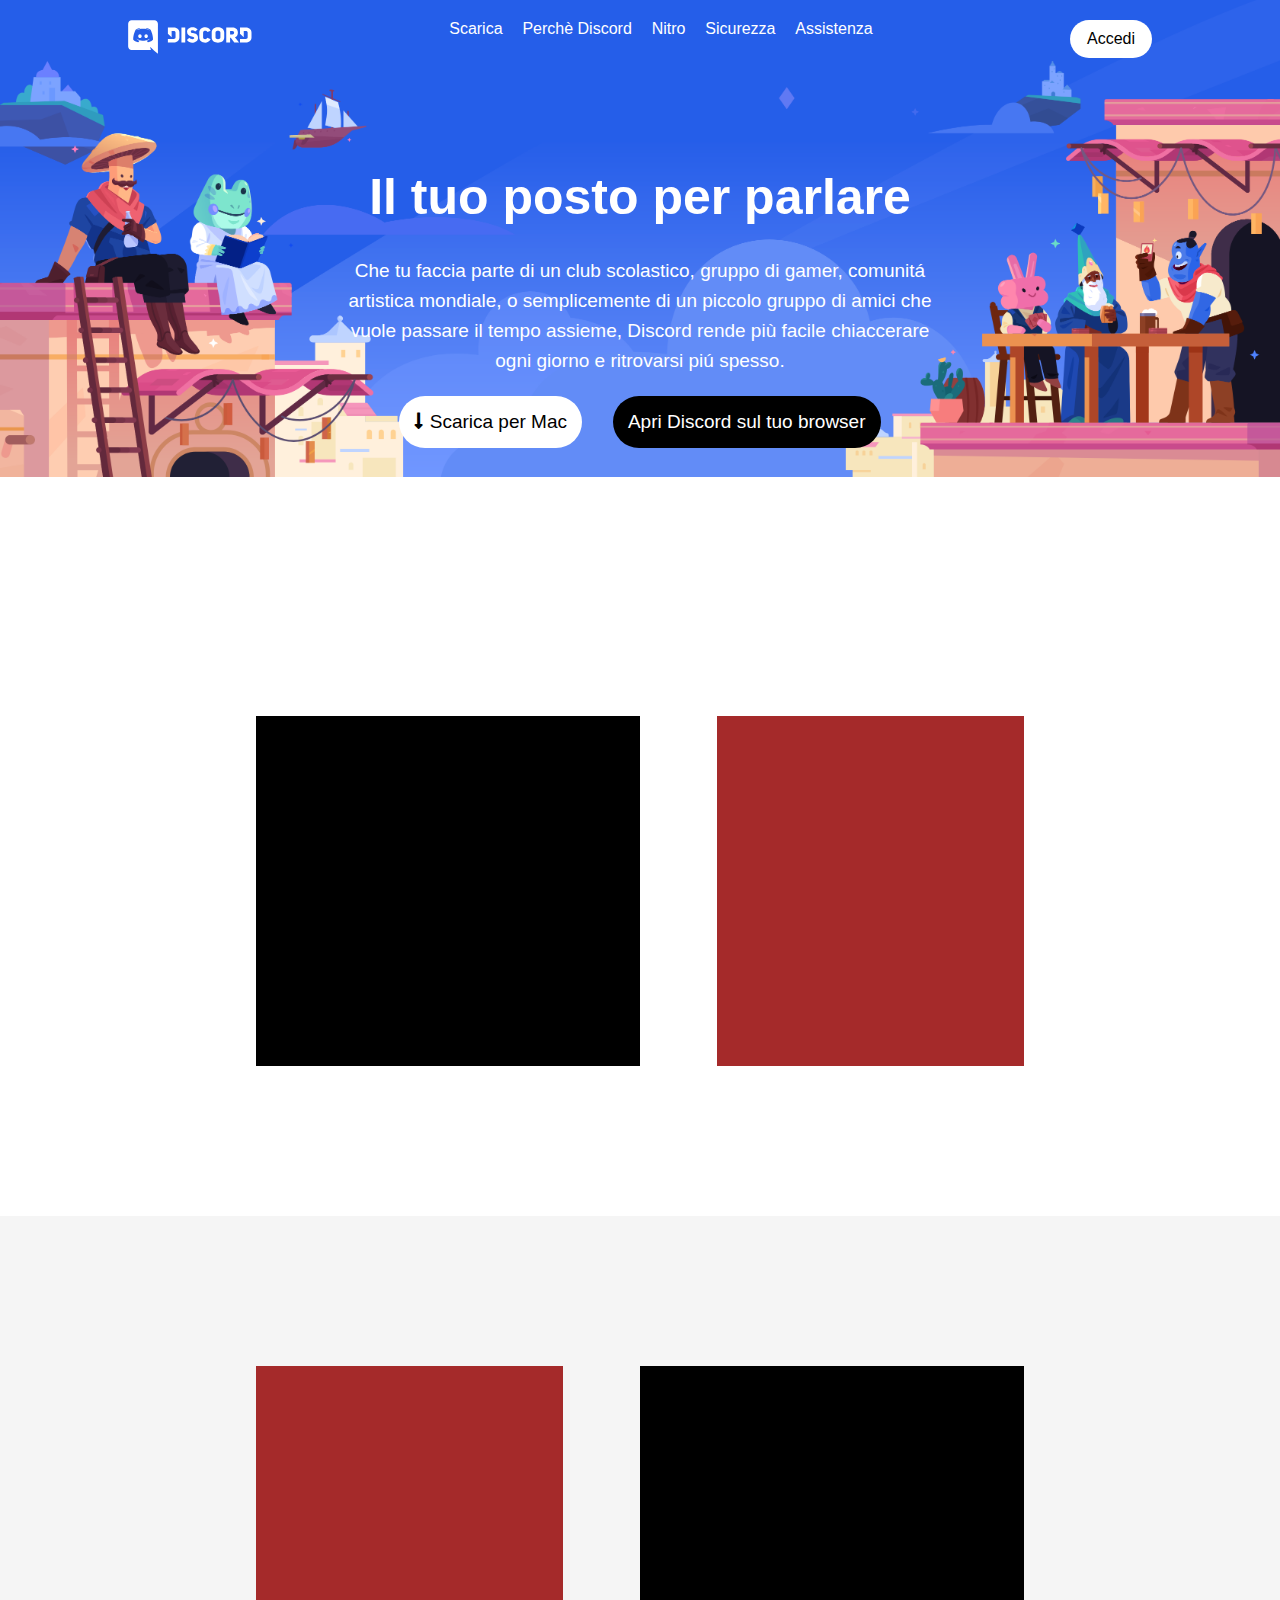
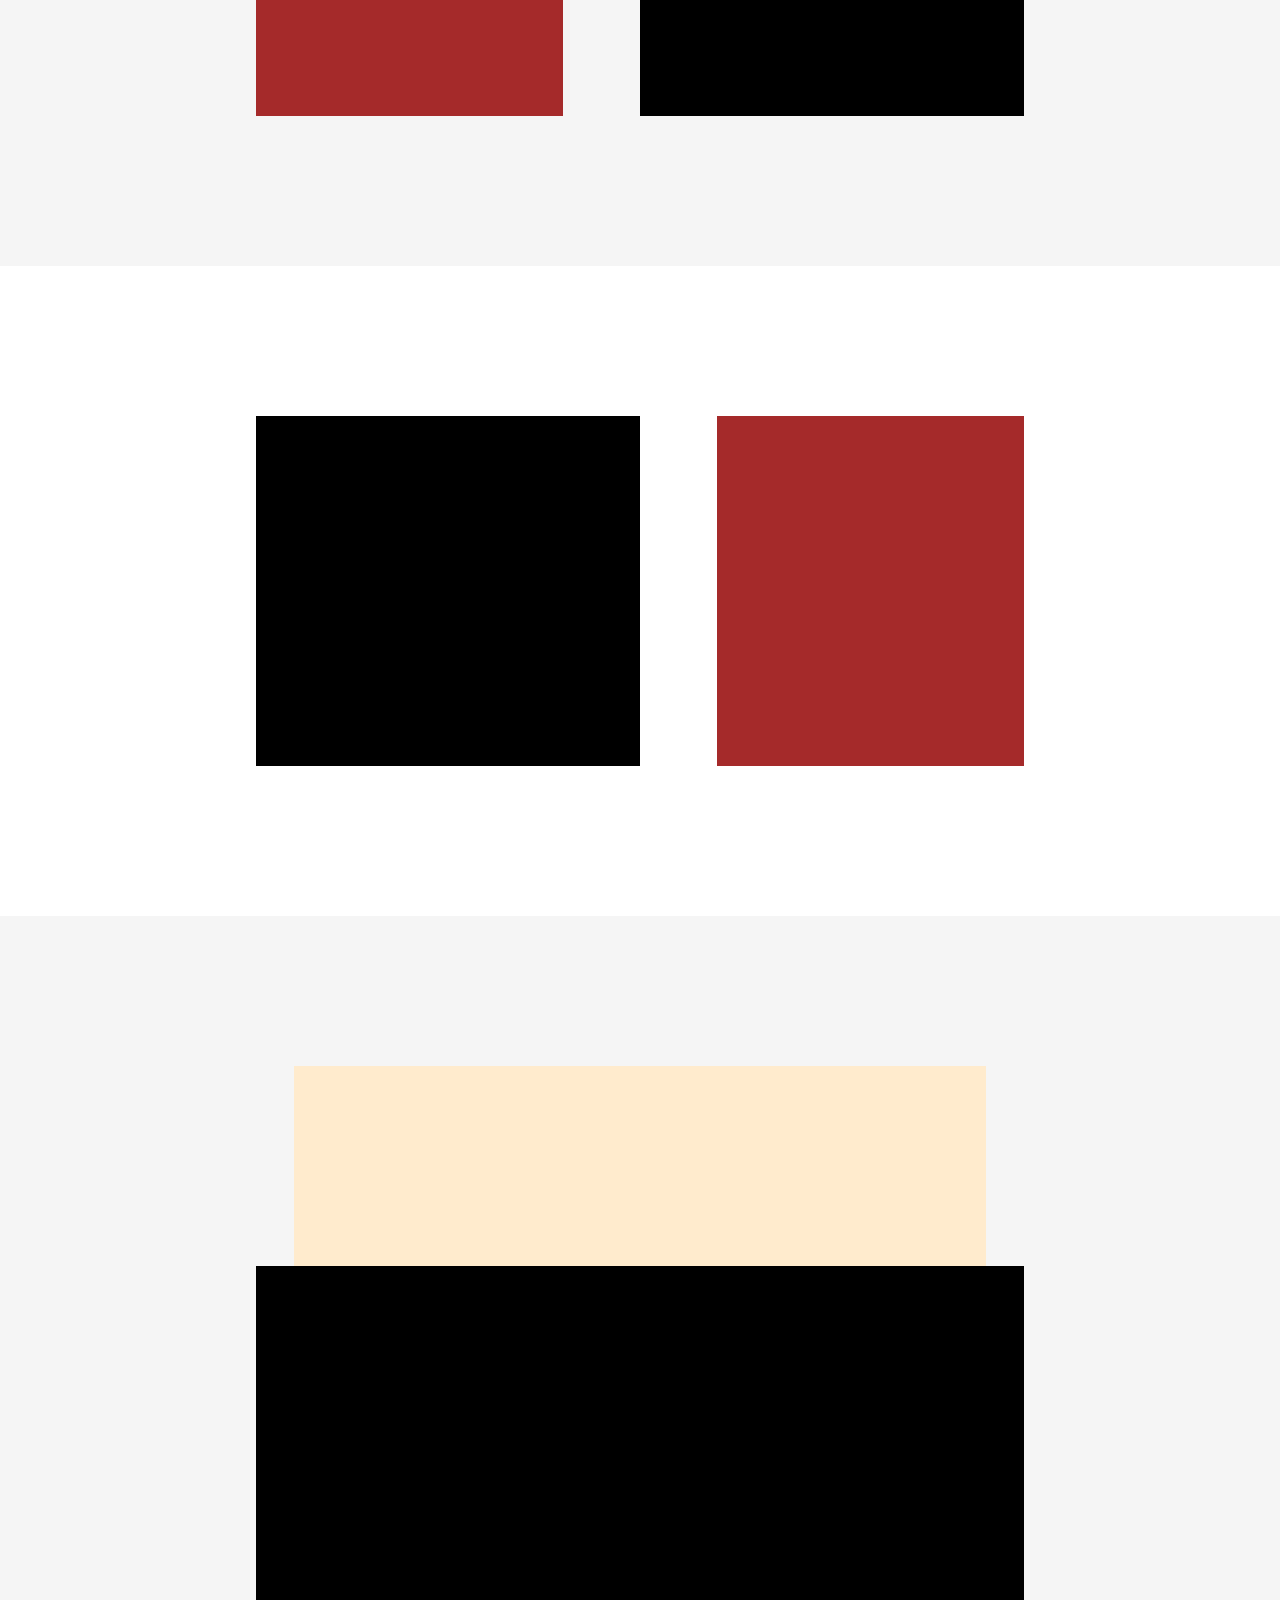
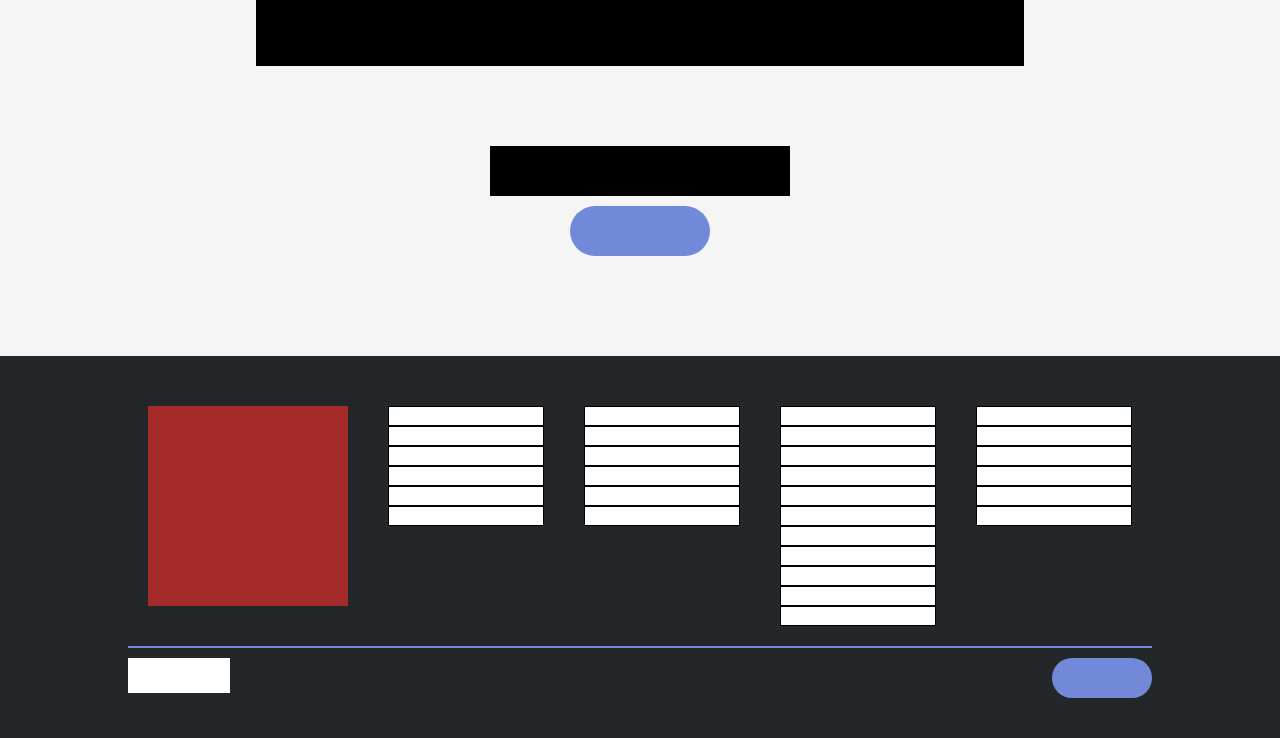
==== index.html @ 9d9f971e "Header completato" ====
<!DOCTYPE html>
<html lang="en">
<head>
    <meta charset="UTF-8">
    <meta http-equiv="X-UA-Compatible" content="IE=edge">
    <meta name="viewport" content="width=device-width, initial-scale=1.0">
    <link rel="stylesheet" href=https://cdnjs.cloudflare.com/ajax/libs/font-awesome/5.15.4/css/all.min.css>
    <link rel="stylesheet" href="css/style.css">
    <title>Discord</title>
</head>
<body>
    <!-- first impression -->
    <header>

        <!-- action bar -->
        <nav>
            <!-- logo -->
            <div>
                <a href="">
                    <img src="img/logo.svg" alt="Logo Discord">
                </a>
            </div>

            <ul class="option_list">
                <li>
                    <a href="#">Scarica</a>
                </li>
                <li>
                    <a href="#">Perch&egrave; Discord</a>
                </li>
                <li>
                    <a href="#">Nitro</a>
                </li>
                <li>
                    <a href="#">Sicurezza</a>
                </li>
                <li>
                    <a href="#">Assistenza</a>
                </li>
            </ul>

            <a href="#" class="login">
                Accedi
            </a>
            
        </nav>
        
        <!-- presentazione -->
        <h1>
            Il tuo posto per parlare
        </h1>

        <p>
            Che tu faccia parte di un club scolastico, gruppo di gamer, comunit&aacute; artistica mondiale, o semplicemente di un piccolo gruppo di amici che vuole passare il tempo assieme, Discord rende più facile chiaccerare ogni giorno e ritrovarsi pi&uacute; spesso.
        </p>

        <!-- main actions -->
        <div class="main_actions">
            <a href="#" class="download button">
                <i class="fas fa-long-arrow-alt-down"></i> Scarica per Mac
            </a>
            <a href="#" class="open button">
                Apri Discord sul tuo browser
            </a>
        </div>

    </header>

    <!-- features -->
    <main>
        
        <!-- place to talk -->
        <section>

            <div class="img">
                <!-- inserire immagine -->
            </div>

            <div class="text">
                <h2>

                </h2>
                <p>

                </p>
            </div>

        </section>

        <!-- easy to find people -->
        <section class="even">

            <div class="img">
                <!-- inserire immagine -->
            </div>

            <div class="text order_neg">
                <h2>

                </h2>
                <p>

                </p>
            </div>

        </section>

        <!-- a few to many -->
        <section>

            <div class="img">
                <!-- inserire immagine -->
            </div>

            <div class="text">
                <h2>

                </h2>
                <p>

                </p>
            </div>

        </section>

        <!-- accountable tecnology -->
        <section class="even last_part">
            
            <div class="center_text">
                <h2>

                </h2>
                <p>

                </p>
            </div>
            
            <div id="big_img">
                <!-- sostituire con immagine -->
            </div>

            <h4>

            </h4>

            <div class="closing_button">
                <!-- sostituire con a -->
            </div>

        </section>

    </main>

    <!-- closing -->
    <footer>
        
        <div class="flex-container">
            <!-- slogan, language and social -->
            <div id="slogan_social">

            </div>

            <!-- more info -->
            <ul>
                <li></li>
                <li></li>
                <li></li>
                <li></li>
                <li></li>
                <li></li>
            </ul>

            <ul>
                <li></li>
                <li></li>
                <li></li>
                <li></li>
                <li></li>
                <li></li>
            </ul>

            <ul>
                <li></li>
                <li></li>
                <li></li>
                <li></li>
                <li></li>
                <li></li>
                <li></li>
                <li></li>
                <li></li>
                <li></li>
                <li></li>
            </ul>
            
            <ul>
                <li></li>
                <li></li>
                <li></li>
                <li></li>
                <li></li>
                <li></li>
            </ul>
            
        </div>

        <!-- foot -->
        <div class="flex2">
            <div class="logo">

            </div>

            <div class="register">
                <!-- sostituire con a -->
            </div>
        </div>

    </footer>

</body>
</html>
---- css/style.css ----
*{
    margin:0;
    padding:0;
    box-sizing: border-box;
}

body{
    font-family: 'Whitney', 'Helvetica Neue', Helvetica, Arial, sans-serif;
}

a{
    text-decoration: none;
}

/* header rules */
header{
    /* background-color: #255EE9; */
    padding: 20px 10% 70px;
    height: 566px;
    background-image: url("../img/jumbo.png");
    background-size: 100%;
    background-repeat: no-repeat;
    background-attachment: scroll;
    color: #fff;
    text-align: center;
}

/* header nav rules */
header nav{
    display: flex;
    justify-content: space-between;
    margin-bottom: 110px;
}

.logo{
    background-color: #fff;
    height: 35px;
    width:10%;
}

.option_list{
    width: 43%;
    display: flex;
    justify-content: space-between;
}

.option_list li{
    /* width: calc( 100% / 5 - 20px); */
    /* height: 35px;
    background-color: gray; */
    list-style: none;
    margin: 0 8.4px;
}

.option_list li a{
    color: #fff;
}

header .login{
    background-color: white;
    color: #000;
    padding: 10px 17px;
    border-radius: 19px;
}

/* introduction rules */
header h1{
    /* background-color: gold;
    width: 50%;
    height: 100px; */
    /* margin: auto; */
    margin-bottom: 30px;
    font-size: 50px;
}

header p{
    /* background-color: #000;
    height: 150px;*/
    width: 60%;
    font-size: 19px;
    line-height: 30px;
    margin: 0 auto 20px;
}

/* main actions rules */
header .main_actions{
    display: flex;
    justify-content: space-around;
    width:50%;
    margin: auto;
}

.button{    
    padding: 15px;
    border-radius: 30px;
    font-size: 19px;
}

.button.download{
    background-color: #fff;
    color: #000;
}

.download_arrow{
    font-weight: bold;
}

.button.open{
    background-color: #000;
    color: #fff;
}
/* end header rules */

/* features rules */
main section{
    display: flex;
    justify-content: space-between;
    padding: 150px 20%
}

main .even{
    background-color: #F5F5F5;
}

section .img{
    width: 50%;
    background-color: #000;
    height: 350px;
}

section .text{
    width: 40%;
    background-color: brown;
    height: 350px;
}

section .text.order_neg{
    order: -1;
}

/* last setion rules */
.last_part{
    display: block;
    padding-bottom: 100px;
}

.last_part .center_text{
    width: 90%;
    text-align: center;
    margin: auto;
    background-color: blanchedalmond;
    height: 200px;
}

#big_img{
    width: 100%;
    height: 400px;
    background-color: #000;
}

.last_part h4{
    width: 300px;
    height: 50px;
    margin: 80px auto 10px;
    background-color: #000;
}

.closing_button{
    background-color: #7289DA;
    margin: auto;
    padding: 25px;
    width: 140px;
    border-radius: 25px;
}
/* end main rules */

/* footer rules */
footer{
    background-color: #23272A;
    padding: 50px 10% 40px;
}

footer .flex-container{
    display: flex;
    justify-content: space-around;
    border-bottom: 2px solid #7289DA;
    padding-bottom: 20px;
    margin-bottom: 10px;
}

footer #slogan_social{
    width: 200px;
    height: 200px;
    background-color: brown;
}

footer .flex-container ul{
    width: calc( ((100% - 200px) / 4) - 50px);
}

footer .flex-container ul li{
    list-style: none;
    background-color: #fff;
    height: 20px;
    width: 100%;
    border: 1px solid black;
}

.flex2{
    display: flex;
    justify-content: space-between;
}

.register{
    background-color: #7289DA;
    padding: 20px;
    width: 100px;
    border-radius: 20px;
}
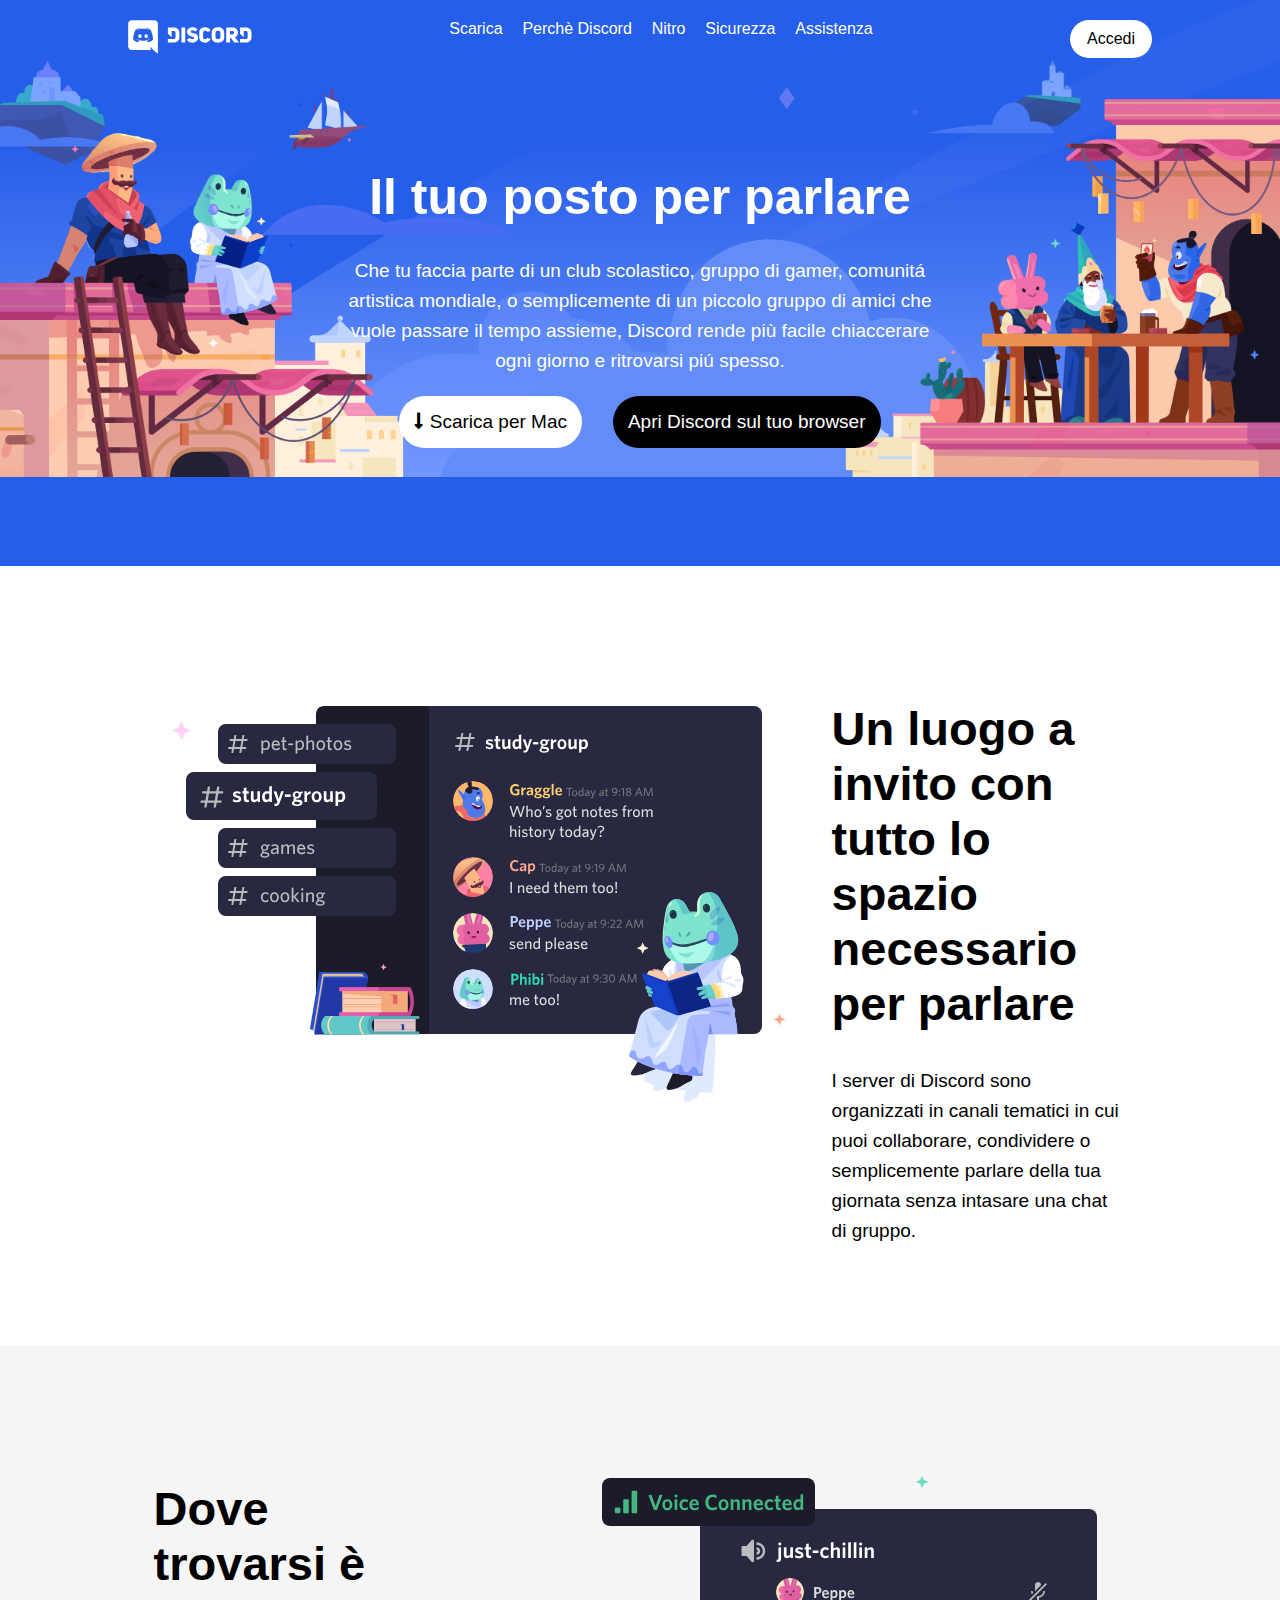
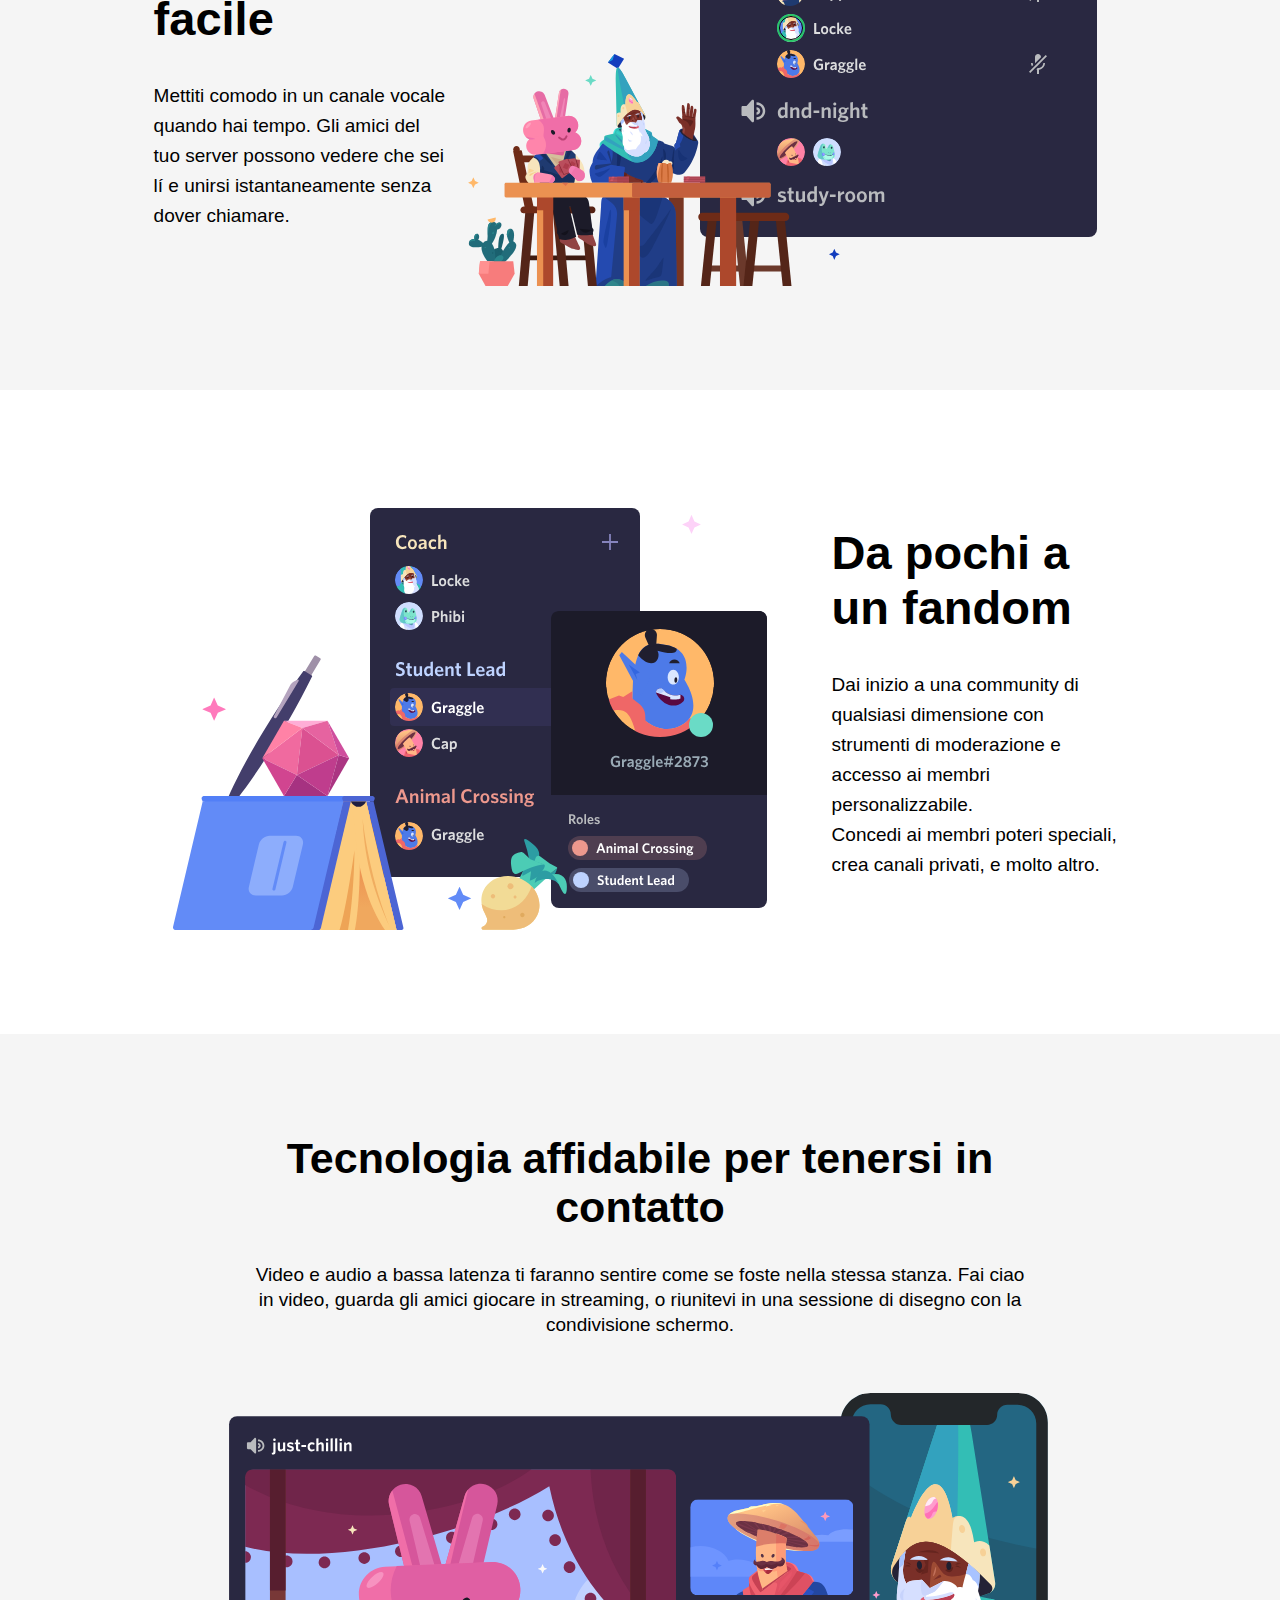
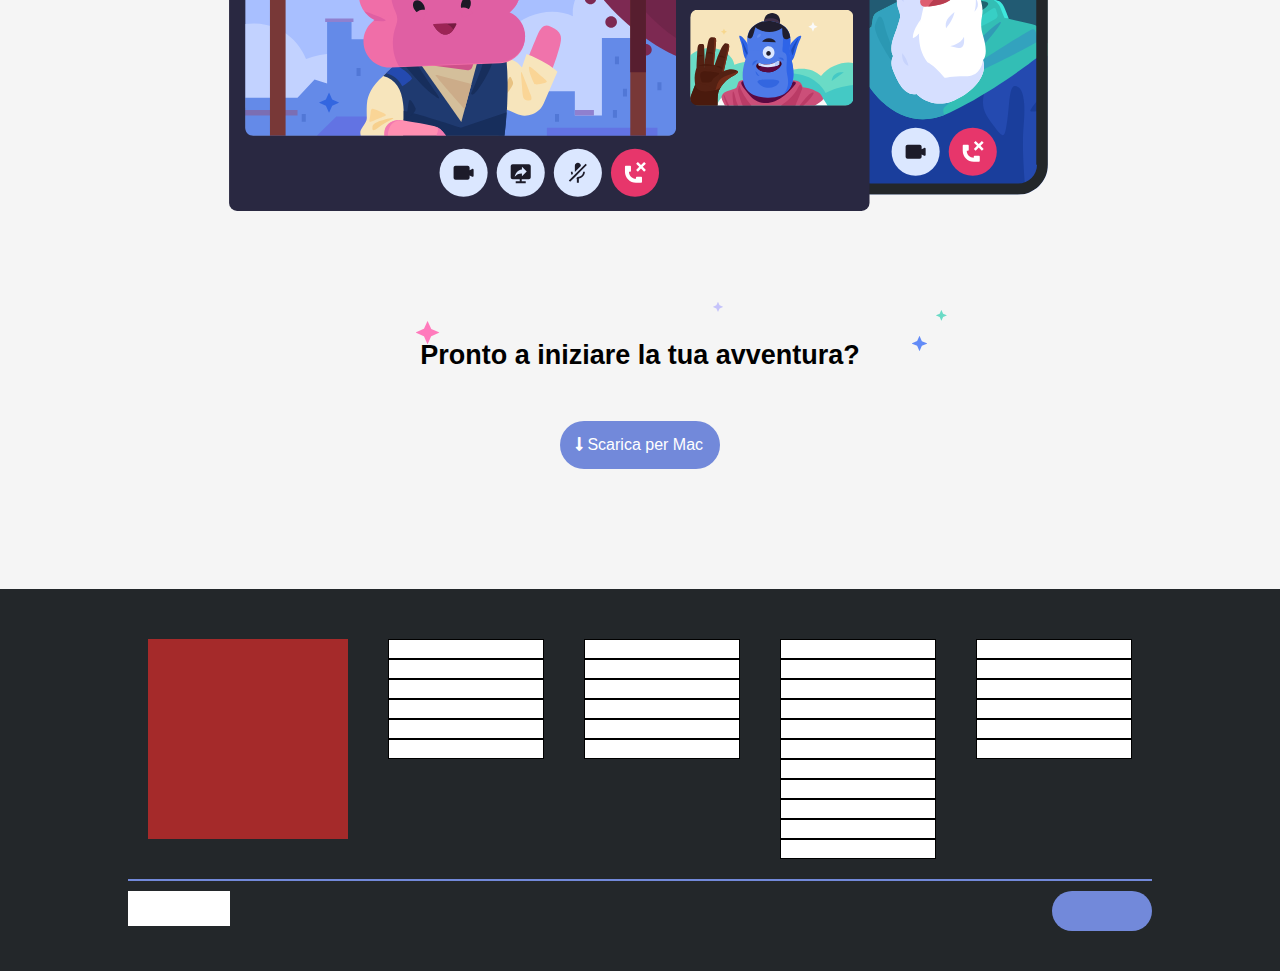
==== commit 88de6a0b: "Main completato" ====
--- a/index.html
+++ b/index.html
@@ -73,15 +73,15 @@
         <section>
 
             <div class="img">
-                <!-- inserire immagine -->
+                <img src="img/item1.svg" alt="Immagine dei caali testuali di Discord">
             </div>
 
             <div class="text">
                 <h2>
-
-                </h2>
-                <p>
-
+                    Un luogo a invito con tutto lo spazio necessario per parlare
+                </h2>
+                <p>
+                   I server di Discord sono organizzati in canali tematici in cui puoi collaborare, condividere o semplicemente parlare della tua giornata senza intasare una chat di gruppo. 
                 </p>
             </div>
 
@@ -91,15 +91,15 @@
         <section class="even">
 
             <div class="img">
-                <!-- inserire immagine -->
+                <img src="img/item2.svg" alt="Immagine dei canali vocali di Discord">
             </div>
 
             <div class="text order_neg">
                 <h2>
-
-                </h2>
-                <p>
-
+                    Dove trovarsi è facile
+                </h2>
+                <p>
+                    Mettiti comodo in un canale vocale quando hai tempo. Gli amici del tuo server possono vedere che sei l&iacute; e unirsi istantaneamente senza dover chiamare.
                 </p>
             </div>
 
@@ -109,15 +109,15 @@
         <section>
 
             <div class="img">
-                <!-- inserire immagine -->
+                <img src="img/item3.svg" alt="Gerarchia in un canale Discord">
             </div>
 
             <div class="text">
                 <h2>
-
-                </h2>
-                <p>
-
+                    Da pochi a un fandom
+                </h2>
+                <p>
+                    Dai inizio a una community di qualsiasi dimensione con strumenti di moderazione e accesso ai membri personalizzabile.<br>Concedi ai membri poteri speciali, crea canali privati, e molto altro.
                 </p>
             </div>
 
@@ -128,24 +128,28 @@
             
             <div class="center_text">
                 <h2>
-
-                </h2>
-                <p>
-
+                    Tecnologia affidabile per tenersi in contatto
+                </h2>
+                <p>
+                    Video e audio a bassa latenza ti faranno sentire come se foste nella stessa stanza. Fai ciao in video, guarda gli amici giocare in streaming, o riunitevi in una sessione di disegno con la condivisione schermo.
                 </p>
             </div>
             
             <div id="big_img">
-                <!-- sostituire con immagine -->
-            </div>
-
-            <h4>
-
-            </h4>
-
-            <div class="closing_button">
-                <!-- sostituire con a -->
-            </div>
+                <img src="img/item4-big.svg" alt="Amici che si trovano in videochiamata con Discord">
+            </div>
+
+            <div id="begin_adventure">
+                <img src="img/stars.svg" alt="Stelline">
+                <h4>
+                    Pronto a iniziare la tua avventura?
+                </h4>
+            </div>
+
+            <a href="#" class="closing_button">
+                <i class="fas fa-long-arrow-alt-down"></i>
+                Scarica per Mac
+            </a>
 
         </section>
 
--- a/css/style.css
+++ b/css/style.css
@@ -14,7 +14,7 @@
 
 /* header rules */
 header{
-    /* background-color: #255EE9; */
+    background-color: #255EE9;
     padding: 20px 10% 70px;
     height: 566px;
     background-image: url("../img/jumbo.png");
@@ -45,9 +45,6 @@
 }
 
 .option_list li{
-    /* width: calc( 100% / 5 - 20px); */
-    /* height: 35px;
-    background-color: gray; */
     list-style: none;
     margin: 0 8.4px;
 }
@@ -65,17 +62,11 @@
 
 /* introduction rules */
 header h1{
-    /* background-color: gold;
-    width: 50%;
-    height: 100px; */
-    /* margin: auto; */
     margin-bottom: 30px;
     font-size: 50px;
 }
 
 header p{
-    /* background-color: #000;
-    height: 150px;*/
     width: 60%;
     font-size: 19px;
     line-height: 30px;
@@ -115,23 +106,25 @@
 main section{
     display: flex;
     justify-content: space-between;
-    padding: 150px 20%
+    padding: 100px 12%
 }
 
 main .even{
     background-color: #F5F5F5;
 }
 
-section .img{
-    width: 50%;
-    background-color: #000;
-    height: 350px;
-}
-
 section .text{
-    width: 40%;
-    background-color: brown;
-    height: 350px;
+    width: 33%;
+}
+
+.text h2{
+    font-size: 47px;
+    margin: 35px 0;
+}
+
+.text p{
+    font-size: 19px;
+    line-height: 30px;
 }
 
 section .text.order_neg{
@@ -145,31 +138,48 @@
 }
 
 .last_part .center_text{
-    width: 90%;
+    width: 80%;
     text-align: center;
     margin: auto;
-    background-color: blanchedalmond;
-    height: 200px;
+}
+
+.center_text h2{
+    font-size: 43px;
+    margin-bottom: 30px;
+}
+
+.center_text p{
+    font-size: 19px;
+    line-height: 25px;
+}
+
+#big_img img{
+    width: 100%;
 }
 
 #big_img{
-    width: 100%;
-    height: 400px;
-    background-color: #000;
+    width: 90%;
+    margin: 0 auto 30px;
+}
+
+.last_part #begin_adventure{
+    margin: 0 auto 10px;
+    width: 46%;
 }
 
 .last_part h4{
-    width: 300px;
-    height: 50px;
-    margin: 80px auto 10px;
-    background-color: #000;
+    font-size: 27px;   
+    text-align: center;
+    margin-top: -15px;
 }
 
 .closing_button{
+    display: block;
     background-color: #7289DA;
-    margin: auto;
-    padding: 25px;
-    width: 140px;
+    color: #fff;
+    width:160px;
+    margin: 50px auto 20px;
+    padding: 15px;
     border-radius: 25px;
 }
 /* end main rules */
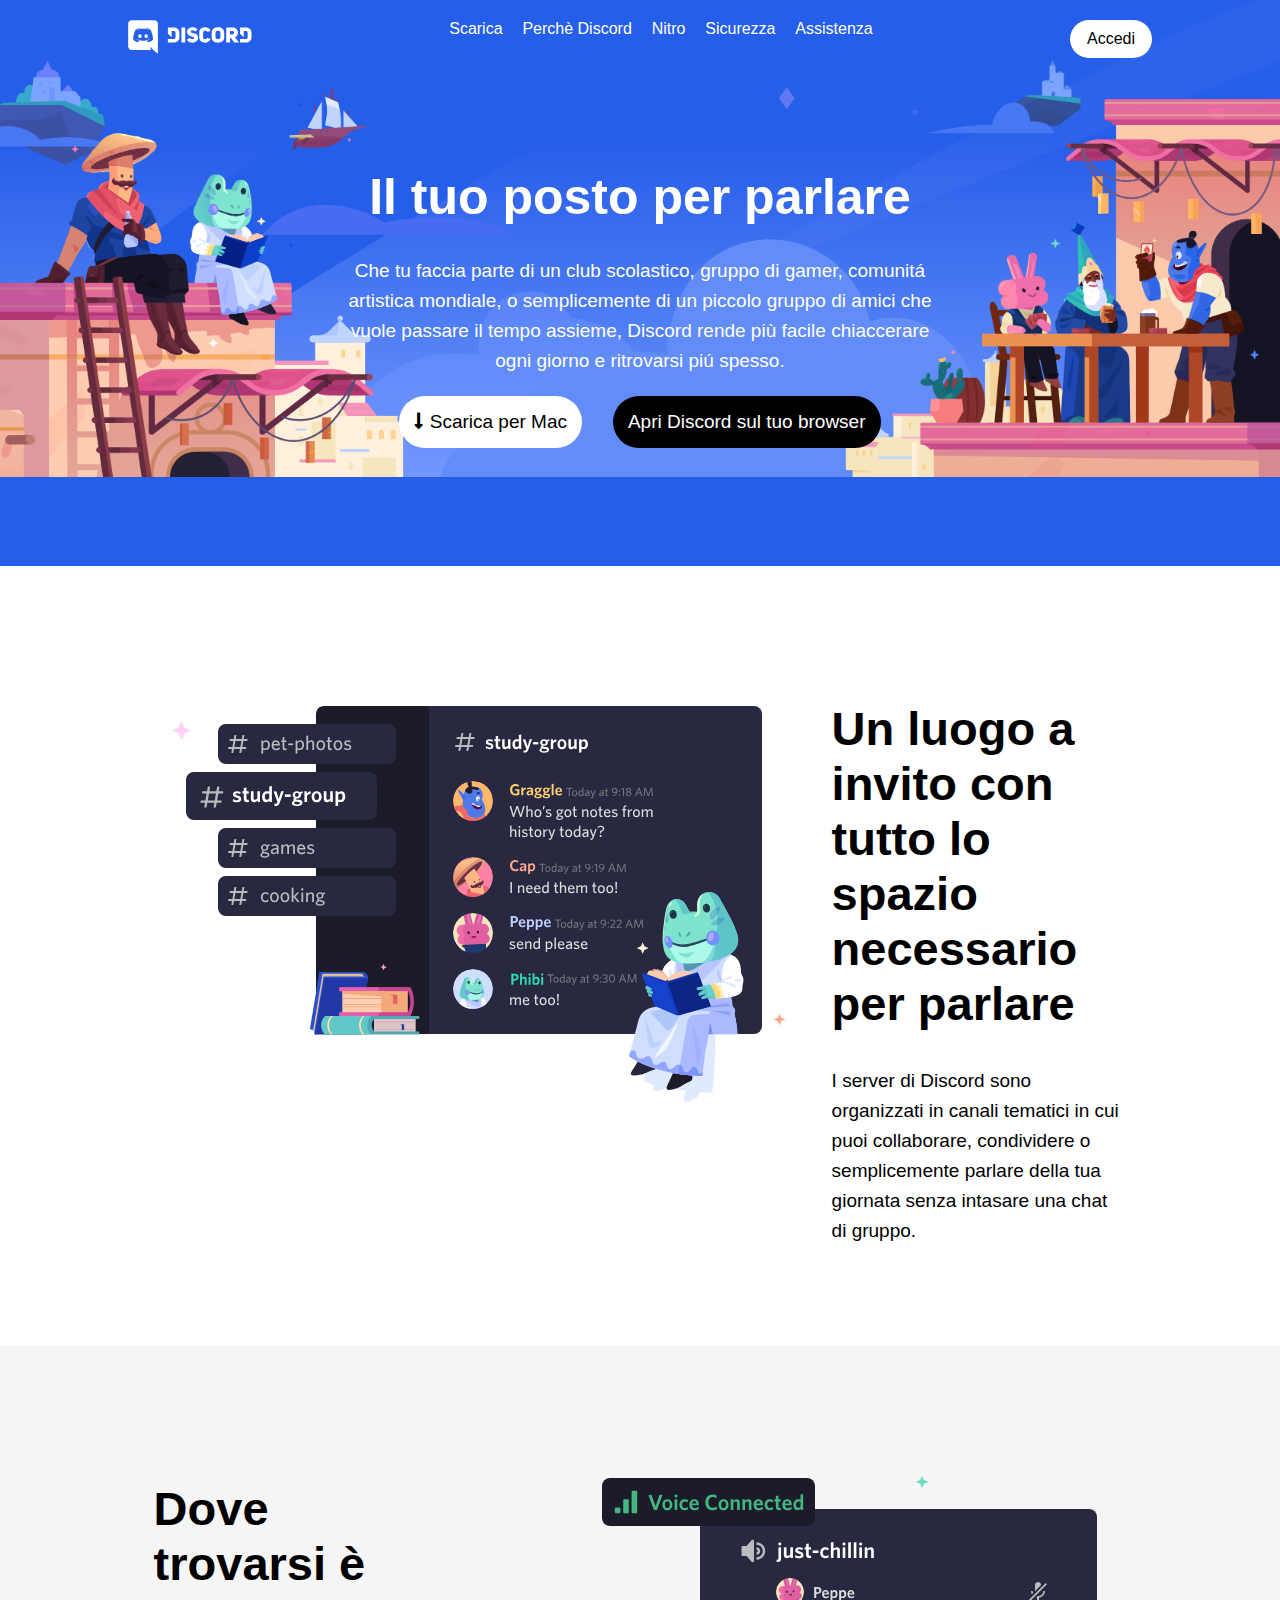
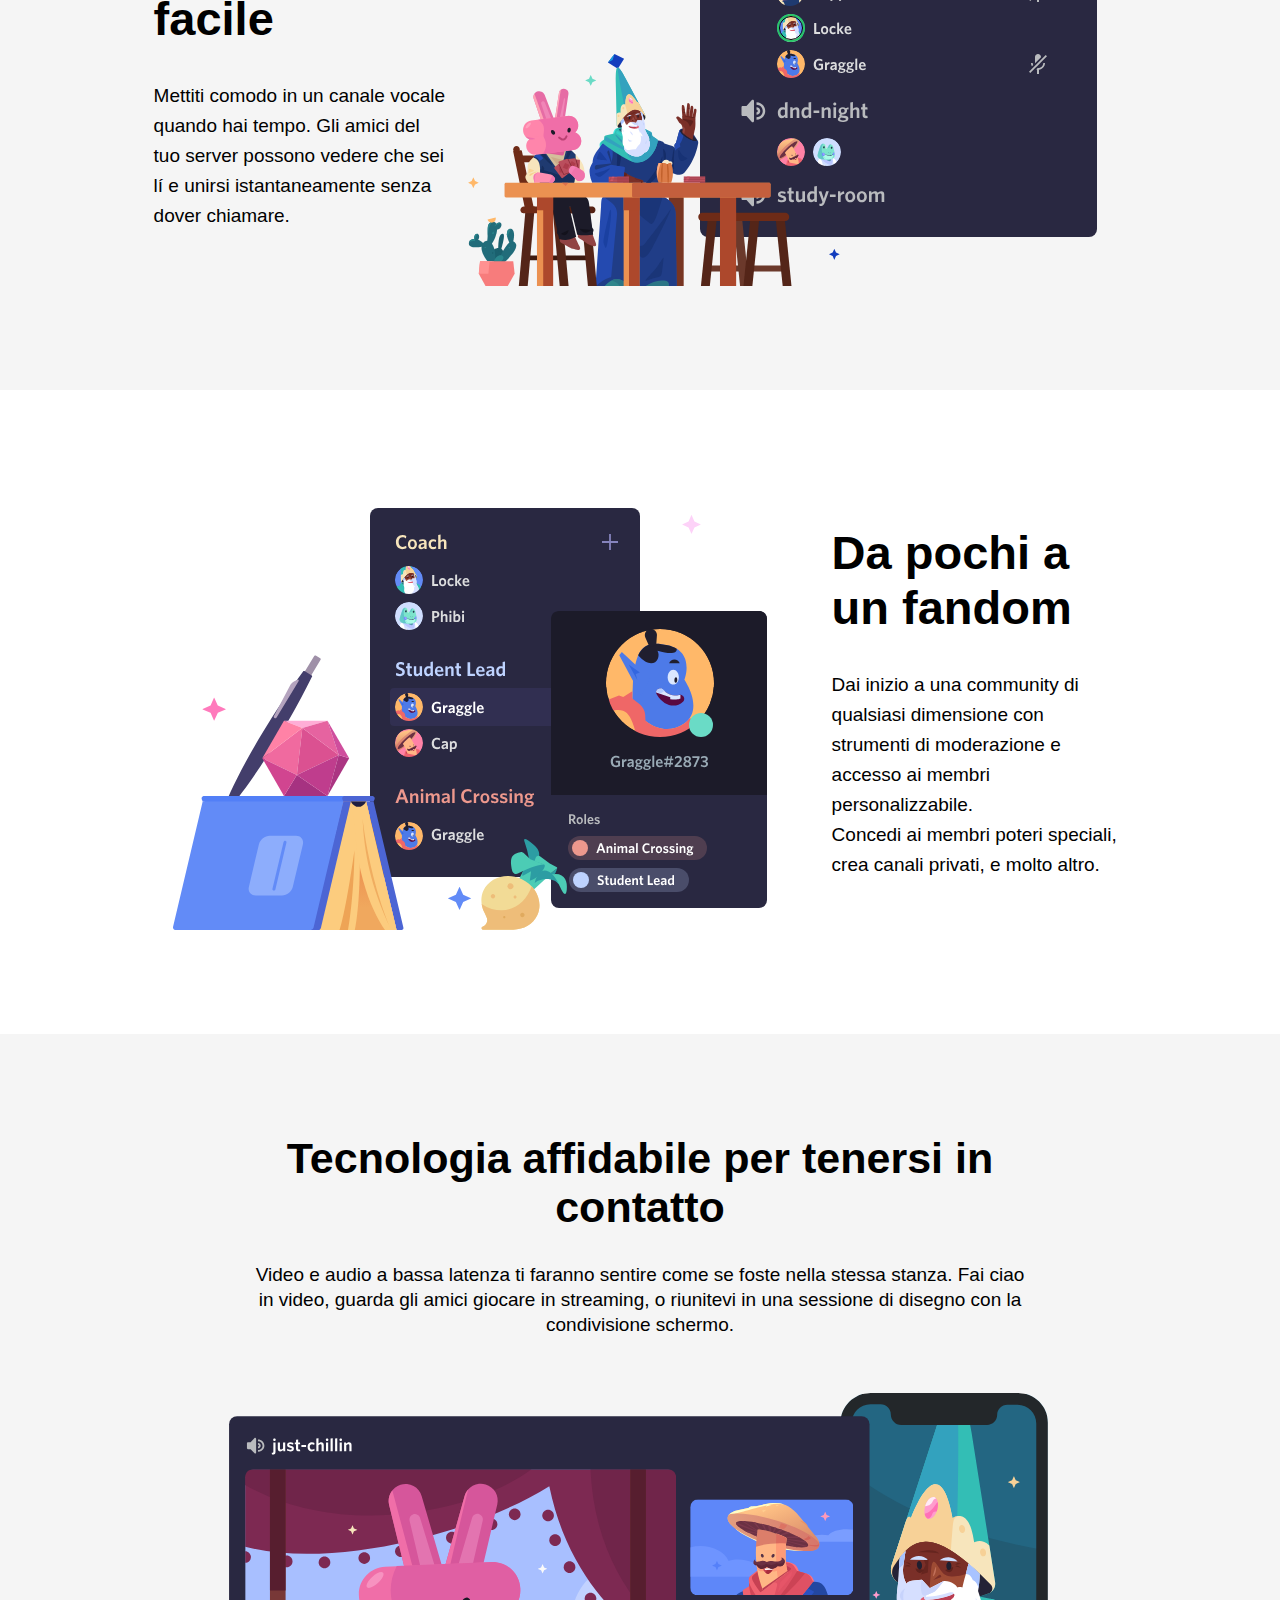
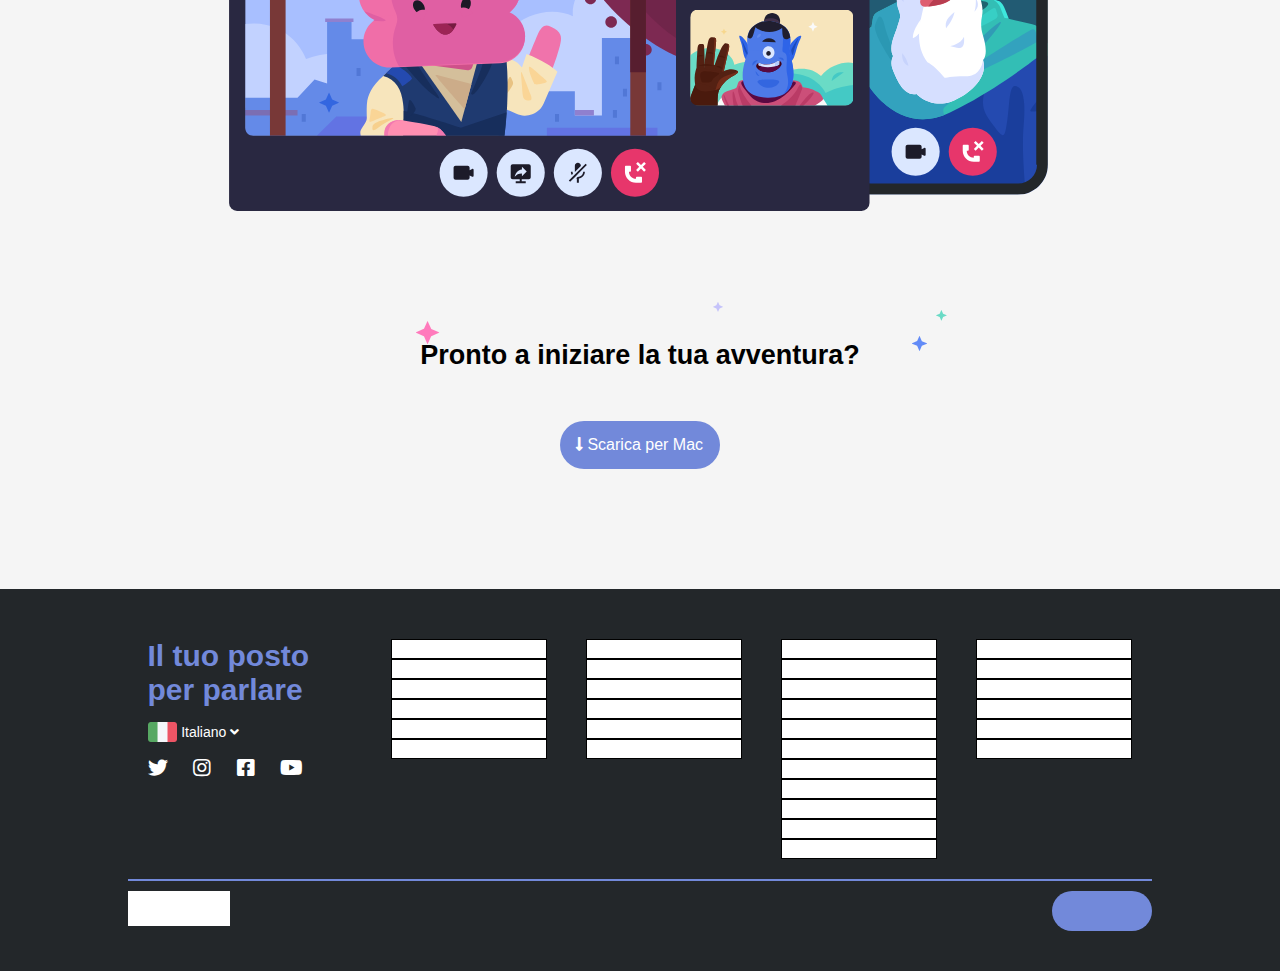
==== commit 5459182c: "push delle 17:30. Finita prima parte footer" ====
--- a/index.html
+++ b/index.html
@@ -6,7 +6,7 @@
     <meta name="viewport" content="width=device-width, initial-scale=1.0">
     <link rel="stylesheet" href=https://cdnjs.cloudflare.com/ajax/libs/font-awesome/5.15.4/css/all.min.css>
     <link rel="stylesheet" href="css/style.css">
-    <title>Discord</title>
+    <title>Discord copia</title>
 </head>
 <body>
     <!-- first impression -->
@@ -161,7 +161,24 @@
         <div class="flex-container">
             <!-- slogan, language and social -->
             <div id="slogan_social">
-
+                <h3>Il tuo posto per parlare</h3>
+                <div id="select_lenguage">
+                    <img src="img/ita.png" alt="Bandiera Italia">
+                    &nbsp;Italiano&nbsp; 
+                    <i class="fas fa-angle-down"></i>
+                </div>
+                <a href="#" class="social">
+                    <i class="fab fa-twitter"></i>
+                </a>
+                <a href="#" class="social">
+                    <i class="fab fa-instagram"></i>
+                </a>
+                <a href="#" class="social">
+                    <i class="fab fa-facebook-square"></i>
+                </a>
+                <a href="#" class="social">
+                    <i class="fab fa-youtube"></i>
+                </a>
             </div>
 
             <!-- more info -->
--- a/css/style.css
+++ b/css/style.css
@@ -188,6 +188,11 @@
 footer{
     background-color: #23272A;
     padding: 50px 10% 40px;
+    color: #fff;
+}
+
+footer a{
+    color: #fff;
 }
 
 footer .flex-container{
@@ -199,9 +204,33 @@
 }
 
 footer #slogan_social{
-    width: 200px;
-    height: 200px;
-    background-color: brown;
+    width: 20%;
+}
+
+#slogan_social h3{
+    color: #7289DA;
+    font-size: 30px;
+}
+
+#select_lenguage{
+    display: flex;
+    align-items: center;
+    margin: 15px 0;
+}
+
+#slogan_social img{
+    height: 20px;
+}
+
+#slogan_social #select_lenguage{
+    font-size: 14px;
+    line-height: 20px;
+    vertical-align: top;
+}
+
+#slogan_social .social{
+    margin-right: 20px;
+    font-size: 20px;
 }
 
 footer .flex-container ul{
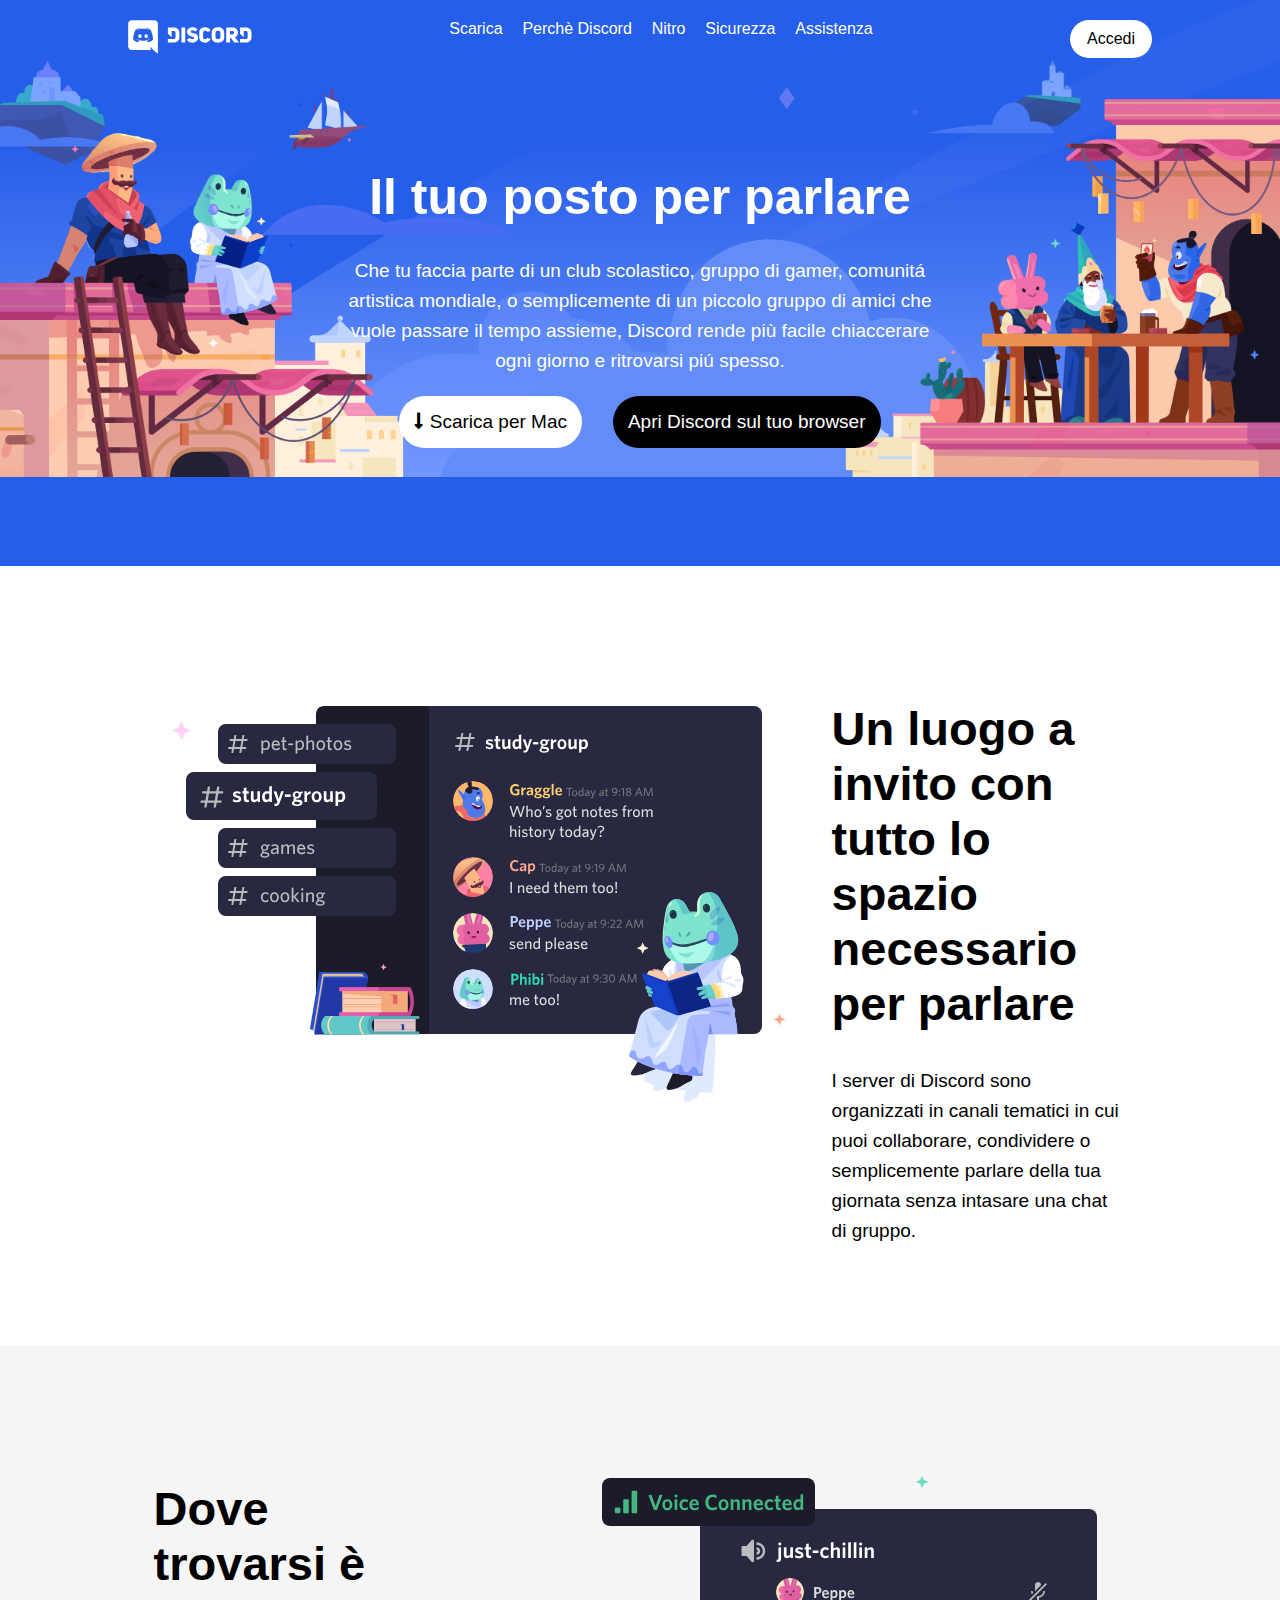
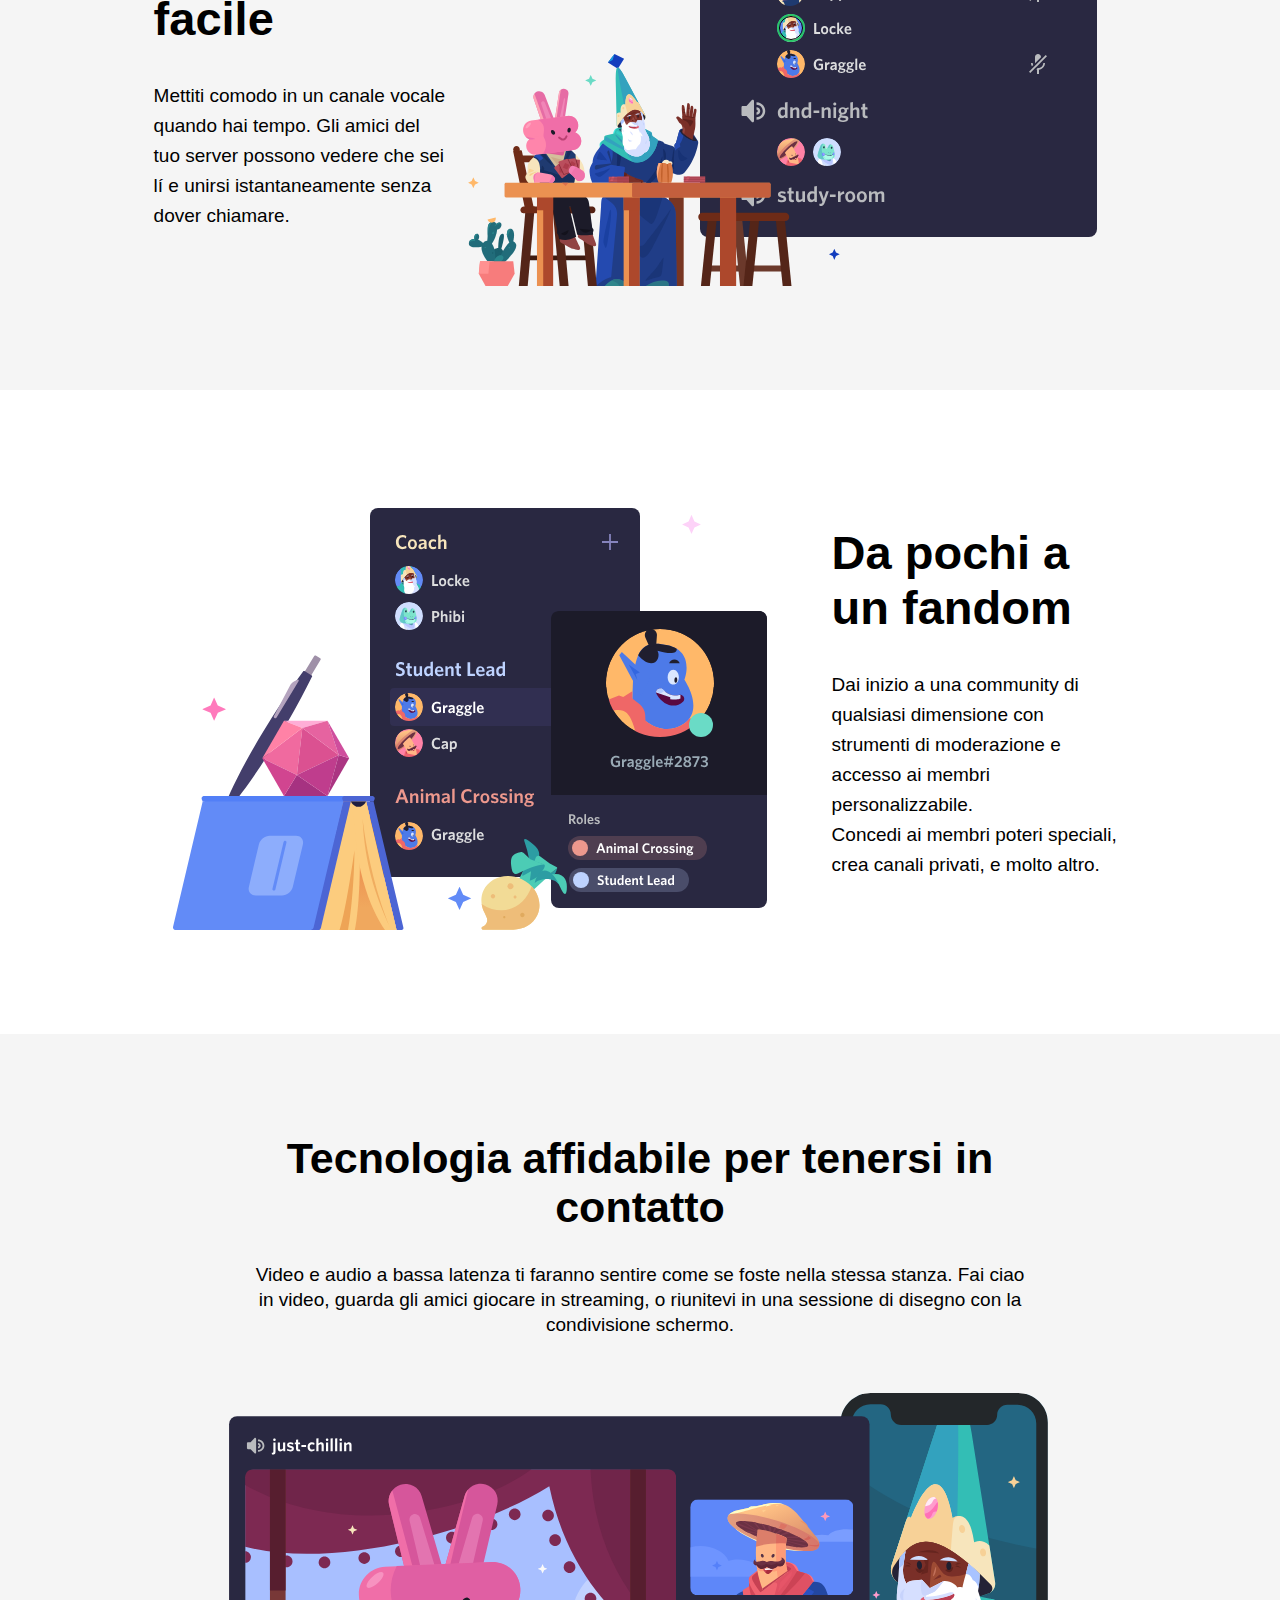
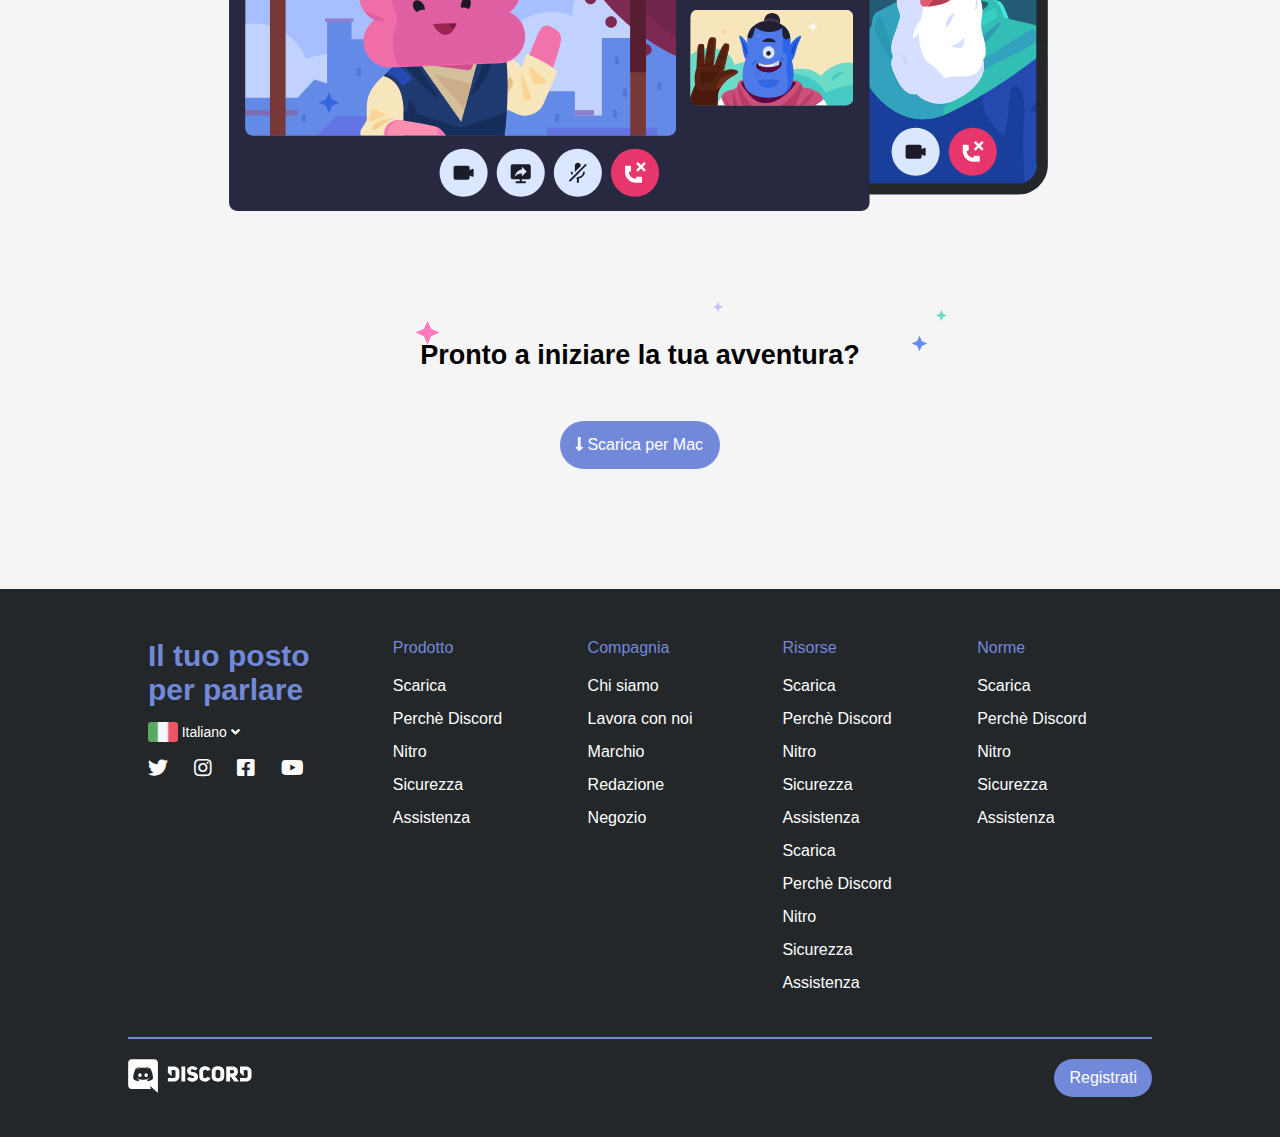
==== commit 772b7c24: "Footer completato. Consegna base completata" ====
--- a/index.html
+++ b/index.html
@@ -161,12 +161,15 @@
         <div class="flex-container">
             <!-- slogan, language and social -->
             <div id="slogan_social">
+
                 <h3>Il tuo posto per parlare</h3>
+
                 <div id="select_lenguage">
                     <img src="img/ita.png" alt="Bandiera Italia">
                     &nbsp;Italiano&nbsp; 
                     <i class="fas fa-angle-down"></i>
                 </div>
+
                 <a href="#" class="social">
                     <i class="fab fa-twitter"></i>
                 </a>
@@ -179,61 +182,119 @@
                 <a href="#" class="social">
                     <i class="fab fa-youtube"></i>
                 </a>
+
             </div>
 
             <!-- more info -->
             <ul>
-                <li></li>
-                <li></li>
-                <li></li>
-                <li></li>
-                <li></li>
-                <li></li>
+                <li>
+                    <a href="#">Prodotto</a>
+                </li>
+                <li>
+                    <a href="#">Scarica</a>
+                </li>
+                <li>
+                    <a href="#">Perch&egrave; Discord</a>
+                </li>
+                <li>
+                    <a href="#">Nitro</a>
+                </li>
+                <li>
+                    <a href="#">Sicurezza</a>
+                </li>
+                <li>
+                    <a href="#">Assistenza</a>
+                </li>
             </ul>
 
             <ul>
-                <li></li>
-                <li></li>
-                <li></li>
-                <li></li>
-                <li></li>
-                <li></li>
+                <li>
+                    <a href="#">Compagnia</a>
+                </li>
+                <li>
+                    <a href="#">Chi siamo</a>
+                </li>
+                <li>
+                    <a href="#">Lavora con noi</a>
+                </li>
+                <li>
+                    <a href="#">Marchio</a>
+                </li>
+                <li>
+                    <a href="#">Redazione</a>
+                </li>
+                <li>
+                    <a href="#">Negozio</a>
+                </li>
             </ul>
 
             <ul>
-                <li></li>
-                <li></li>
-                <li></li>
-                <li></li>
-                <li></li>
-                <li></li>
-                <li></li>
-                <li></li>
-                <li></li>
-                <li></li>
-                <li></li>
+                <li>
+                    <a href="#">Risorse</a>
+                </li>
+                <li>
+                    <a href="#">Scarica</a>
+                </li>
+                <li>
+                    <a href="#">Perch&egrave; Discord</a>
+                </li>
+                <li>
+                    <a href="#">Nitro</a>
+                </li>
+                <li>
+                    <a href="#">Sicurezza</a>
+                </li>
+                <li>
+                    <a href="#">Assistenza</a>
+                </li>
+                <li>
+                    <a href="#">Scarica</a>
+                </li>
+                <li>
+                    <a href="#">Perch&egrave; Discord</a>
+                </li>
+                <li>
+                    <a href="#">Nitro</a>
+                </li>
+                <li>
+                    <a href="#">Sicurezza</a>
+                </li>
+                <li>
+                    <a href="#">Assistenza</a>
+                </li>
             </ul>
             
             <ul>
-                <li></li>
-                <li></li>
-                <li></li>
-                <li></li>
-                <li></li>
-                <li></li>
+                <li>
+                    <a href="#">Norme</a>
+                </li>
+                <li>
+                    <a href="#">Scarica</a>
+                </li>
+                <li>
+                    <a href="#">Perch&egrave; Discord</a>
+                </li>
+                <li>
+                    <a href="#">Nitro</a>
+                </li>
+                <li>
+                    <a href="#">Sicurezza</a>
+                </li>
+                <li>
+                    <a href="#">Assistenza</a>
+                </li>
             </ul>
             
         </div>
 
         <!-- foot -->
         <div class="flex2">
-            <div class="logo">
-
-            </div>
-
-            <div class="register">
-                <!-- sostituire con a -->
-            </div>
+            <a href="#">
+                <img src="img/logo.svg" alt="Logo Discord">
+            </a>
+            <a href="#" class="register">
+                Registrati
+            </a>
         </div>
 
     </footer>
--- a/css/style.css
+++ b/css/style.css
@@ -199,8 +199,8 @@
     display: flex;
     justify-content: space-around;
     border-bottom: 2px solid #7289DA;
-    padding-bottom: 20px;
-    margin-bottom: 10px;
+    padding-bottom: 30px;
+    margin-bottom: 20px;
 }
 
 footer #slogan_social{
@@ -218,7 +218,7 @@
     margin: 15px 0;
 }
 
-#slogan_social img{
+#select_lenguage img{
     height: 20px;
 }
 
@@ -233,16 +233,22 @@
     font-size: 20px;
 }
 
+/* final list rules */
 footer .flex-container ul{
-    width: calc( ((100% - 200px) / 4) - 50px);
+    width: calc( (80% / 4) - 50px);
 }
 
 footer .flex-container ul li{
     list-style: none;
-    background-color: #fff;
-    height: 20px;
-    width: 100%;
-    border: 1px solid black;
+    margin: 15px 0;
+}
+
+footer .flex-container ul li:first-child{
+    margin: 0 0 20px;
+}
+
+footer .flex-container ul li:first-child a{
+    color: #7289DA;
 }
 
 .flex2{
@@ -252,7 +258,6 @@
 
 .register{
     background-color: #7289DA;
-    padding: 20px;
-    width: 100px;
+    padding: 10px 15px;
     border-radius: 20px;
 }